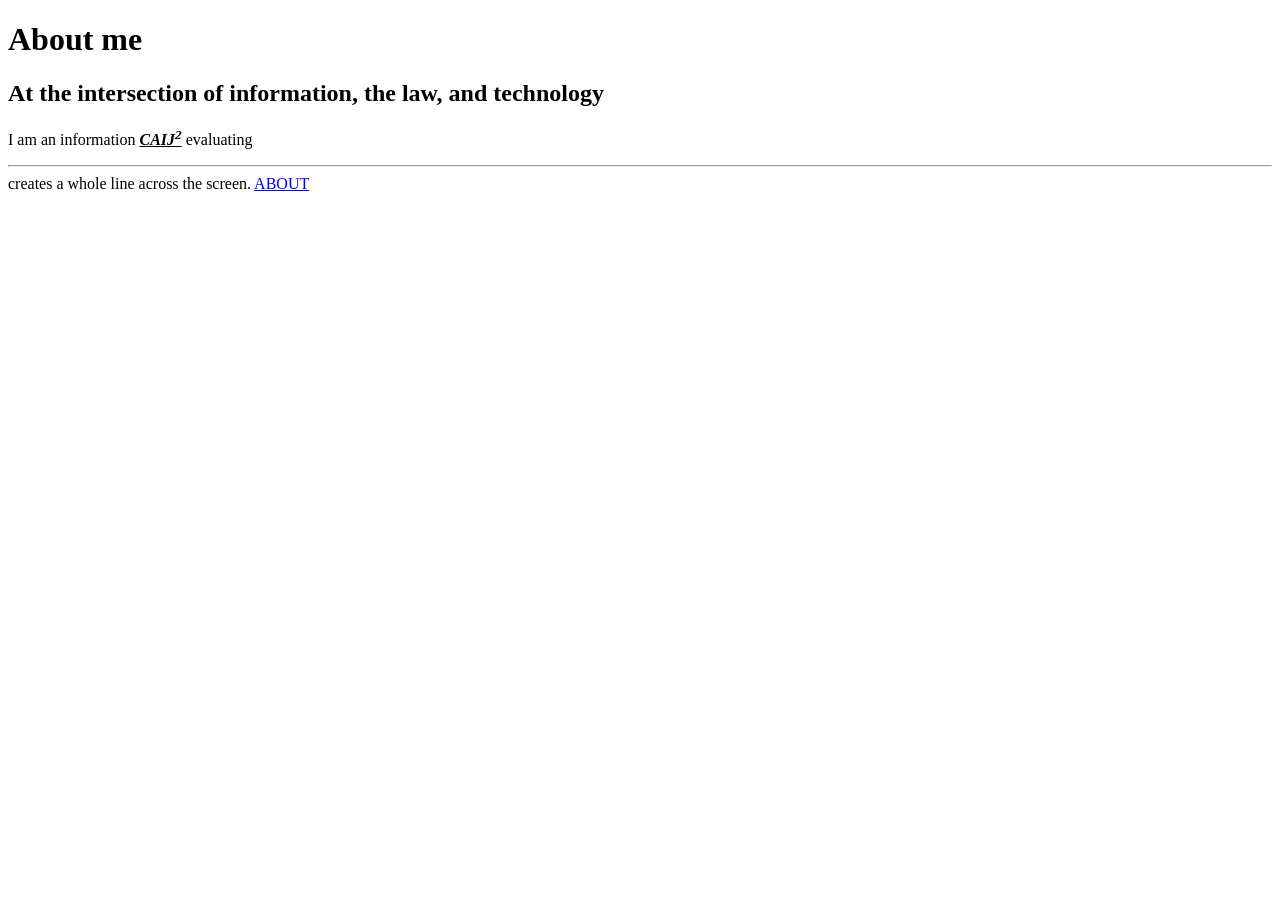
==== index.html @ 9a59f3a1 "Add CSS" ====
<!DOCTYPE html>
<html lang="en">
<head>
    <meta charset="utf-8" />
    <title>Vanessa Quiring</title>

<body>

    <h1>About me</h1>
    <h2><i></i>At the intersection of information, the law, and technology</i></h2>
    
    <p>I am an information  <b><i><u>CAIJ<sup>2</sup></u></i></b> evaluating</p>
    <hr>creates a whole line across the screen.
    <a href="Assets/about.html" target="_blank" title="tooltip">ABOUT</a>

</body>
</html>
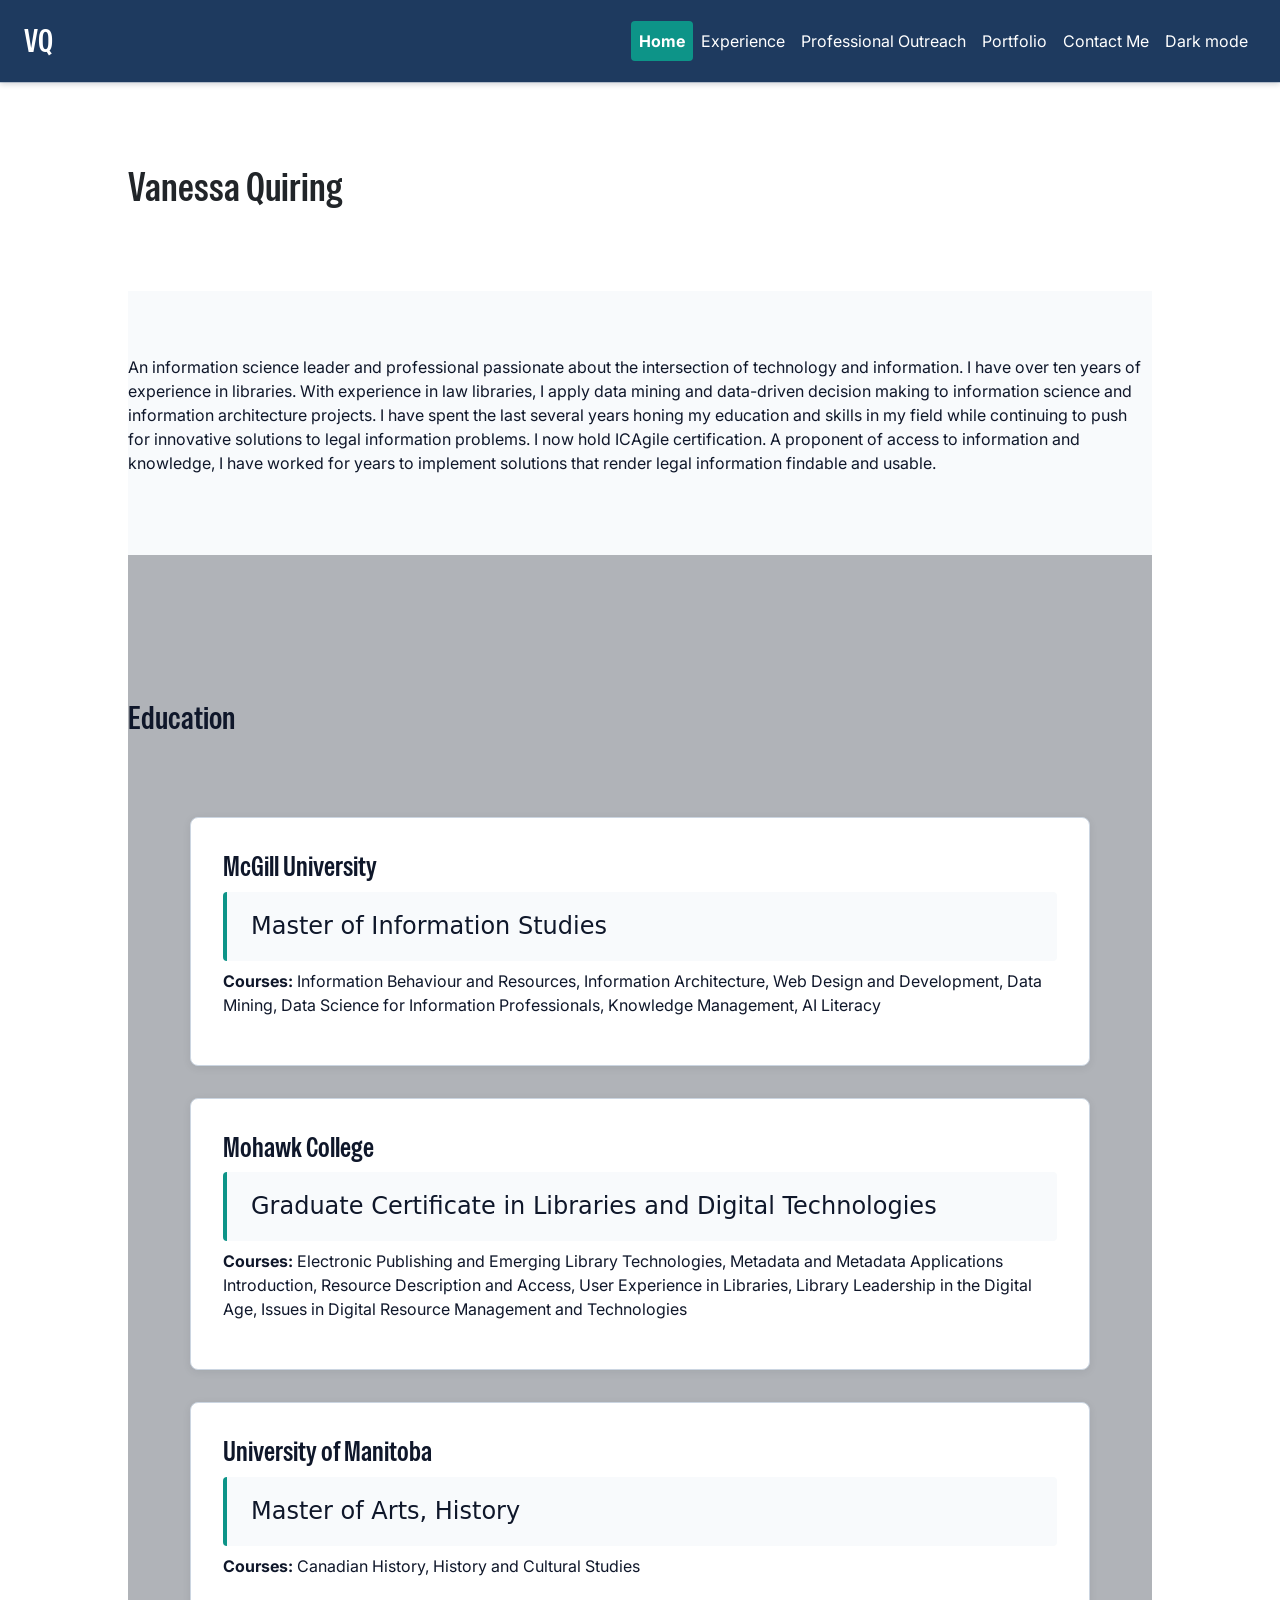
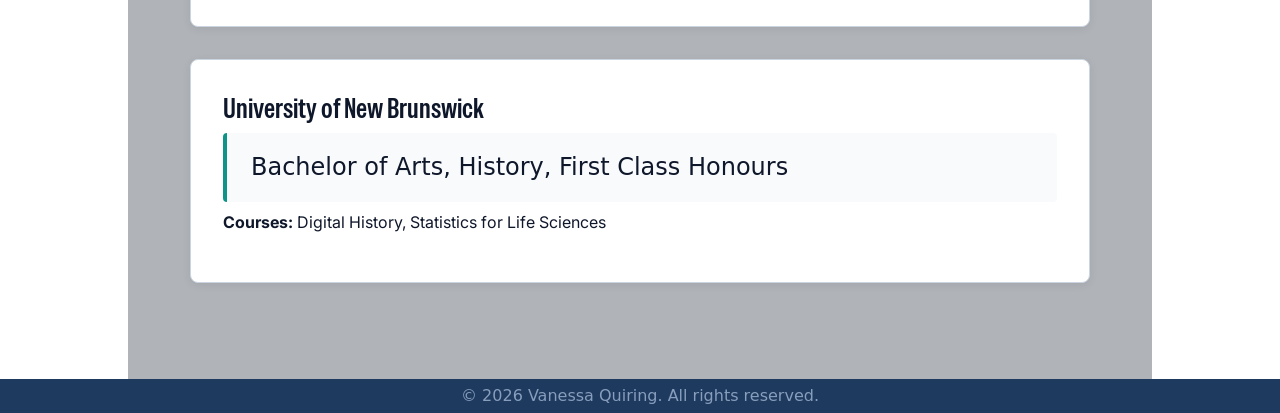
==== commit e656be20: "update to fix header Trying to fix the header and dark mode automatically and footer automatically a" ====
--- a/index.html
+++ b/index.html
@@ -1,17 +1,144 @@
 <!DOCTYPE html>
 <html lang="en">
 <head>
-    <meta charset="utf-8" />
-    <title>Vanessa Quiring</title>
+    <meta charset="utf-8">
+    <meta name="viewport" content="width=device-width, initial-scale=1.0">
+    <title>Vanessa Quiring | Home</title>
 
+    <!-- Bootstrap 5 -->
+    <link href="https://cdn.jsdelivr.net/npm/bootstrap@5.3.3/dist/css/bootstrap.min.css" rel="stylesheet">
+    <!-- Site styles -->
+    <link rel="stylesheet" href="../Assets/css/mystyle1.css">
+
+    <!-- Fonts -->
+    <link rel="preconnect" href="https://fonts.googleapis.com">
+    <link rel="preconnect" href="https://fonts.gstatic.com" crossorigin>
+    <link href="https://fonts.googleapis.com/css2?family=Special+Gothic+Condensed+One&display=swap" rel="stylesheet">
+    <link href="https://fonts.googleapis.com/css2?family=Inter:wght@400;700&display=swap" rel="stylesheet">
+
+    <!-- Bootstrap JS and shared site script. "defer" runs them after the page is parsed, so dark mode is applied before the page is shown -->
+    <script src="https://cdn.jsdelivr.net/npm/bootstrap@5.3.3/dist/js/bootstrap.bundle.min.js" defer></script>
+    <script src="../Assets/js/main.js" defer></script>
+</head>
 <body>
 
-    <h1>About me</h1>
-    <h2><i></i>At the intersection of information, the law, and technology</i></h2>
-    
-    <p>I am an information  <b><i><u>CAIJ<sup>2</sup></u></i></b> evaluating</p>
-    <hr>creates a whole line across the screen.
-    <a href="Assets/about.html" target="_blank" title="tooltip">ABOUT</a>
+<header class="header-bar">
+    <nav class="navbar navbar-expand-lg navbar-dark main-navbar" aria-label="Main navigation">
+
+        <!-- Brand -->
+        <a class="navbar-brand navbar-name d-flex align-items-center" href="index.html">VQ</a>
+
+        <!-- Hamburger button for smaller screens -->
+        <button class="navbar-toggler ms-auto" type="button"
+            data-bs-toggle="collapse" data-bs-target="#navbarNav"
+            aria-controls="navbarNav" aria-expanded="false"
+            aria-label="Toggle navigation">
+            <span class="navbar-toggler-icon"></span>
+        </button>
+
+        <!-- Navigation links -->
+        <div class="collapse navbar-collapse" id="navbarNav">
+            <ul class="navbar-nav ms-auto">
+                <li class="nav-item">
+                    <a class="nav-link active" aria-current="page" href="index.html">Home</a>
+                </li>
+                <li class="nav-item">
+                    <a class="nav-link" href="experience.html">Experience</a>
+                </li>
+                <li class="nav-item">
+                    <a class="nav-link" href="professionaloutreach.html">Professional Outreach</a>
+                </li>
+                <li class="nav-item">
+                    <a class="nav-link" href="portfolio.html">Portfolio</a>
+                </li>
+                <li class="nav-item">
+                    <a class="nav-link" href="contact.html">Contact Me</a>
+                </li>
+                <li class="nav-item">
+                    <button type="button" class="nav-link border-0 bg-transparent" id="darkModeToggle" aria-pressed="false">Dark mode</button>
+                </li>
+            </ul>
+        </div>
+    </nav>
+</header>
+
+<main class="main-text">
+
+    <h1 class="section-title">Vanessa Quiring</h1>
+
+    <section>
+        <div class="about">
+            <p>An information science leader and professional passionate about the intersection of technology and information.
+                I have over ten years of experience in libraries. With experience in law libraries, I apply data mining and data-driven
+                decision making to information science and information architecture projects. I have spent the last several years honing my
+                education and skills in my field while continuing to push for innovative solutions to legal information problems. I now hold
+                ICAgile certification. A proponent of access to information and knowledge, I have worked for years to implement solutions that render
+                legal information findable and usable.
+            </p>
+        </div>
+    </section>
+
+    <section>
+        <h2 class="section-title">Education</h2>
+
+        <div class="chronology">
+
+            <div class="chronology-item">
+                <div class="chronology-content">
+                    <h3 class="institution">McGill University</h3>
+                    <div class="text-description">
+                        <h4 class="degree">Master of Information Studies</h4>
+                        <p class="courses">
+                            <strong>Courses:</strong> Information Behaviour and Resources, Information Architecture, Web Design and Development, Data Mining, Data Science for Information Professionals, Knowledge Management, AI Literacy
+                        </p>
+                    </div>
+                </div>
+            </div>
+
+            <div class="chronology-item">
+                <div class="chronology-content">
+                    <h3 class="institution">Mohawk College</h3>
+                    <div class="text-description">
+                        <h4 class="degree">Graduate Certificate in Libraries and Digital Technologies</h4>
+                        <p class="courses">
+                            <strong>Courses:</strong> Electronic Publishing and Emerging Library Technologies, Metadata and Metadata Applications Introduction, Resource Description and Access, User Experience in Libraries, Library Leadership in the Digital Age, Issues in Digital Resource Management and Technologies
+                        </p>
+                    </div>
+                </div>
+            </div>
+
+            <div class="chronology-item">
+                <div class="chronology-content">
+                    <h3 class="institution">University of Manitoba</h3>
+                    <div class="text-description">
+                        <h4 class="degree">Master of Arts, History</h4>
+                        <p class="courses">
+                            <strong>Courses:</strong> Canadian History, History and Cultural Studies
+                        </p>
+                    </div>
+                </div>
+            </div>
+
+            <div class="chronology-item">
+                <div class="chronology-content">
+                    <h3 class="institution">University of New Brunswick</h3>
+                    <div class="text-description">
+                        <h4 class="degree">Bachelor of Arts, History, First Class Honours</h4>
+                        <p class="courses">
+                            <strong>Courses:</strong> Digital History, Statistics for Life Sciences
+                        </p>
+                    </div>
+                </div>
+            </div>
+
+        </div>
+    </section>
+
+</main>
+
+<footer class="footer">
+    © <span id="year"></span> Vanessa Quiring. All rights reserved.
+</footer>
 
 </body>
 </html>
--- a/Assets/css/mystyle1.css
+++ b/Assets/css/mystyle1.css
@@ -0,0 +1,232 @@
+/* To define the colours so it is easier to recall them throughhout the site if changes are made */
+
+:root {
+  --color-primary: #1E3A5F;
+  --color-primary-dark: #11223A;
+  --color-accent: #0D9488;
+  --color-text: #0F172A;
+  --color-muted: #879ebd;
+  --color-bg: #F8FAFC;
+  --color-bg-alt: rgb(176, 179, 184);
+  --color-border: #CBD5E1;
+  --color-white: #FFFFFF;
+
+  --font-base: "Inter", sans-serif;
+  --font-heading: "Special Gothic Condensed One", sans-serif;
+}
+
+/* Reset default browser spacing */
+body {
+  margin: 0;
+  padding: 0
+}
+.dark-mode {
+  background-color: black;
+  color: white;
+}
+
+.main-text {
+  margin-left: 10%;
+  margin-right: 10%
+}
+
+.header-bar {
+  background-color: var(--color-bg);
+  border-bottom: 1px solid var(--color-border);
+}
+
+/* Main navigation bar */
+.main-navbar {
+  background-color: var(--color-primary);
+  padding: 0.75rem 1.5rem;
+  box-shadow: 0 2px 6px rgba(15, 23, 42, 0.2);
+}
+
+/* Brand name */
+.navbar-name {
+  font-family: var(--font-heading);
+  font-size: 2rem;
+  letter-spacing: 0.01em;
+  color: var(--color-white);
+}
+
+.navbar-name:hover {
+  color: var(--color-accent);
+}
+
+/* Links */
+.main-navbar .nav-link {
+  font-family: var(--font-base);
+  font-weight: 400;
+  color: var(--color-white);
+  padding: 0.5rem 1rem;
+  border-radius: 4px;
+  transition: background-color 0.2s ease, color 0.2s ease;
+}
+
+.main-navbar .nav-link:hover,
+.main-navbar .nav-link:focus {
+  background-color: var(--color-primary-dark);
+  color: var(--color-white);
+}
+
+/* Current page */
+.main-navbar .nav-link.active {
+  background-color: var(--color-accent);
+  color: var(--color-white);
+  font-weight: 700;
+}
+
+/* Mobile menu button */
+.main-navbar .navbar-toggler {
+  border-color: rgba(255, 255, 255, 0.5);
+}
+
+.main-navbar .navbar-toggler-icon {
+  filter: invert(1);
+}
+
+/* Trying to alternate the colours on the sections throughout the site */
+section {
+  background-color: var(--color-bg);
+  color: var(--color-text);
+  padding: 4rem 0;
+}
+
+section:nth-of-type(even) {
+  background-color: var(--color-bg-alt);
+}
+
+/* Chronology container */
+.chronology-item {
+  display: flex;
+  flex-direction: column;
+  gap: 1.5rem;
+  max-width: 900px;
+  margin: 0 auto;
+  padding: 2rem;
+  background-color: var(--color-white);
+  border: 1px solid var(--color-border);
+  border-radius: 8px;
+  box-shadow: 0 2px 8px rgba(15, 23, 42, 0.08);
+}
+
+.degree {
+  padding: 1.25rem 1.5rem;
+  background-color: var(--color-bg);
+  border-left: 4px solid var(--color-accent);
+  border-radius: 4px;
+}
+
+.footer {
+  text-align: center;
+  padding: 5px;
+  background-color: var(--color-primary);
+  color: var(--color-muted);
+}
+.section-title {
+  margin-top: 5rem;
+  margin-bottom: 5rem;
+}
+.chronology-item {
+  margin-bottom: 2rem;
+}
+.container {
+  display: grid;
+  grid-template-columns: auto auto auto;
+  background-color: dodgerblue;
+  padding: 10px;
+}
+.container div {
+  background-color: #f1f1f1;
+  border: 1px solid black;
+  padding: 10px;
+  font-size: 30px;
+  text-align: center;
+}
+
+p {
+  font-family: var(--font-base);
+}
+
+h1,
+h2,
+h3 {
+  font-family: var(--font-heading);
+}
+/* Make sure that padding behaves as expected */
+* {box-sizing:border-box}
+
+/* Container for skill bars */
+.container-skills {
+  width: 100%; /* Full width */
+  background-color: #ddd; /* Grey background */
+}
+
+.skills {
+  text-align: right; /* Right-align text */
+  padding-top: 10px; /* Add top padding */
+  padding-bottom: 10px; /* Add bottom padding */
+  color: white; /* White text color */
+}
+
+.html {width: 60%; background-color: #04AA6D;} /* Green */
+.css {width: 80%; background-color: #2196F3;} /* Blue */
+.js {width: 65%; background-color: #f44336;} /* Red */
+.php {width: 60%; background-color: #808080;} /* Dark Grey */
+
+* {
+  box-sizing: border-box;
+}
+
+/* Style inputs */
+input[type=text], select, textarea {
+  width: 100%;
+  padding: 12px;
+  border: 1px solid #ccc;
+  margin-top: 6px;
+  margin-bottom: 16px;
+  resize: vertical;
+}
+
+input[type=submit] {
+  background-color: #04AA6D;
+  color: white;
+  padding: 12px 20px;
+  border: none;
+  cursor: pointer;
+}
+
+input[type=submit]:hover {
+  background-color: #45a049;
+}
+
+/* Style the container/contact section */
+.container {
+  border-radius: 5px;
+  background-color: #f2f2f2;
+  padding: 10px;
+}
+
+/* Create two columns that float next to eachother */
+.column {
+  float: left;
+  width: 50%;
+  margin-top: 6px;
+  padding: 20px;
+}
+
+/* Clear floats after the columns */
+.row:after {
+  content: "";
+  display: table;
+  clear: both;
+}
+
+/* Responsive layout - when the screen is less than 600px wide, make the two columns stack on top of each other instead of next to each other */
+@media screen and (max-width: 600px) {
+  .column, input[type=submit] {
+    width: 100%;
+    margin-top: 0;
+  }
+}
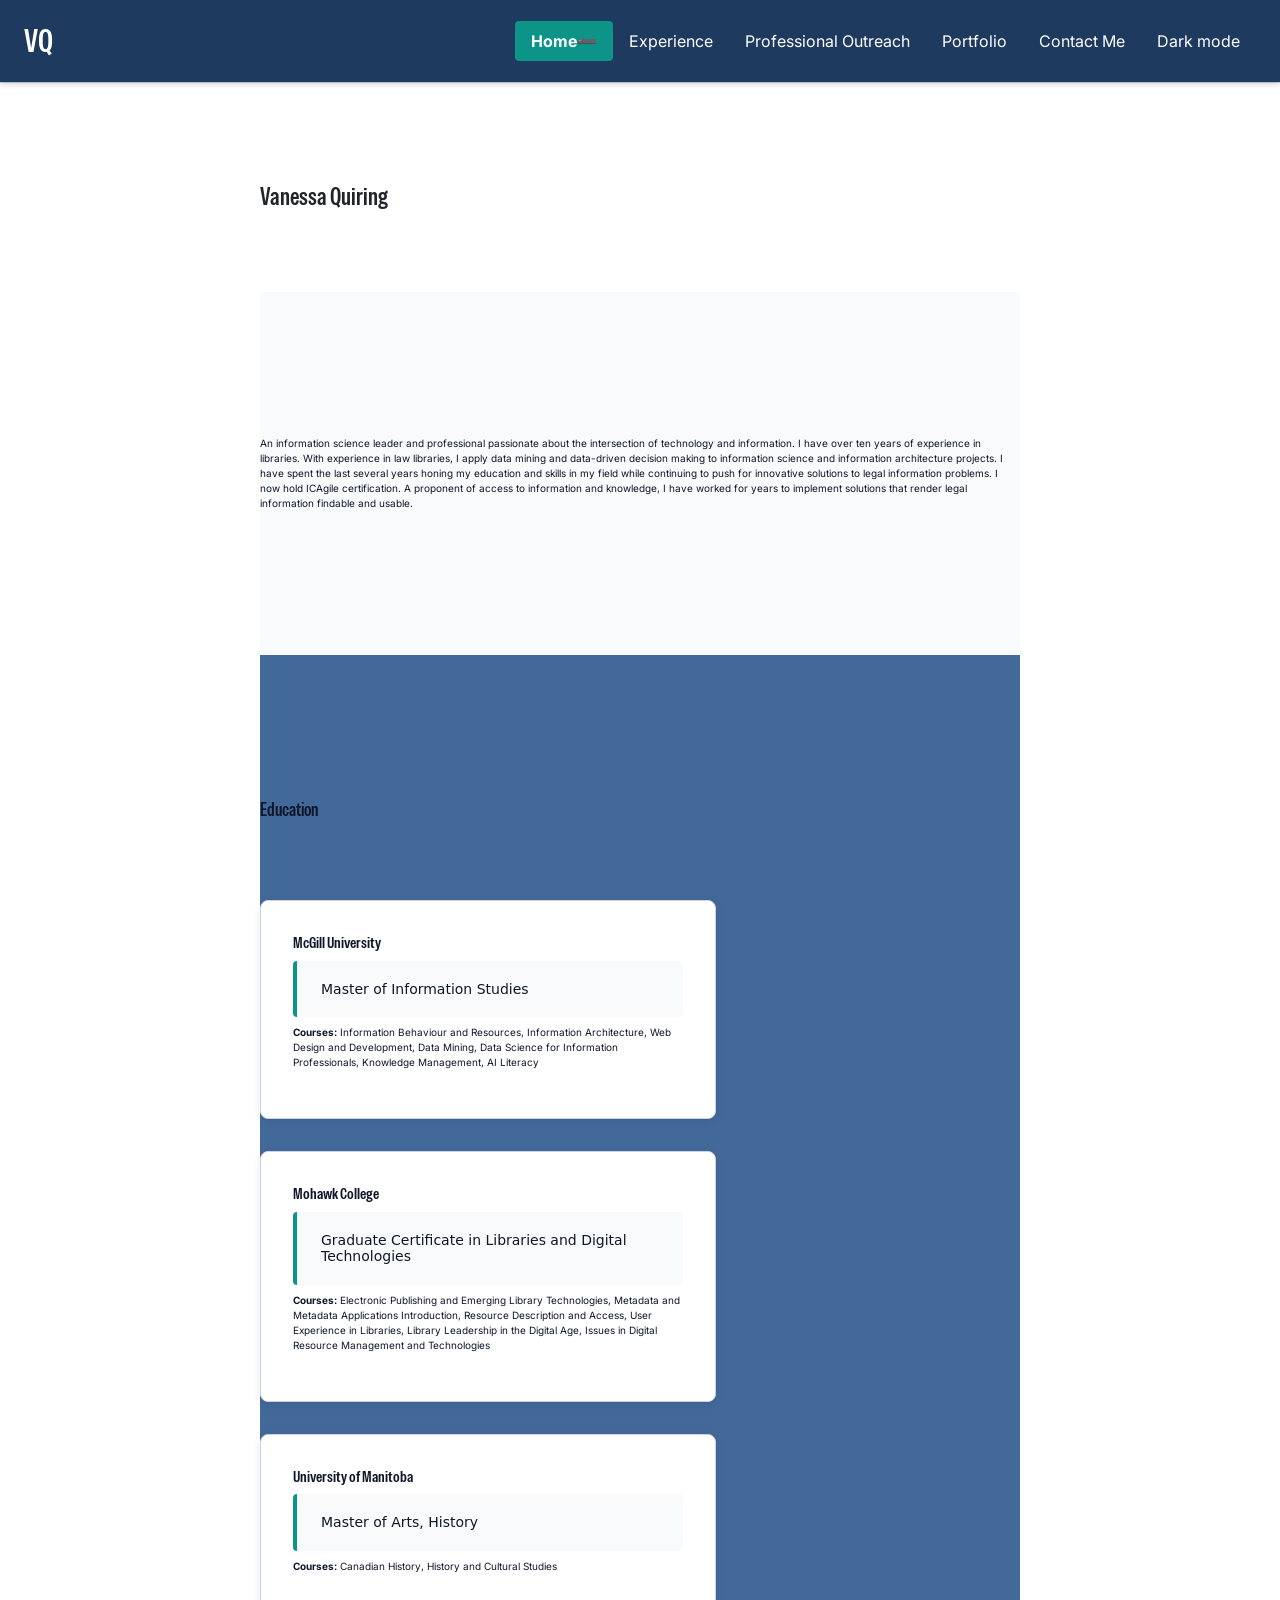
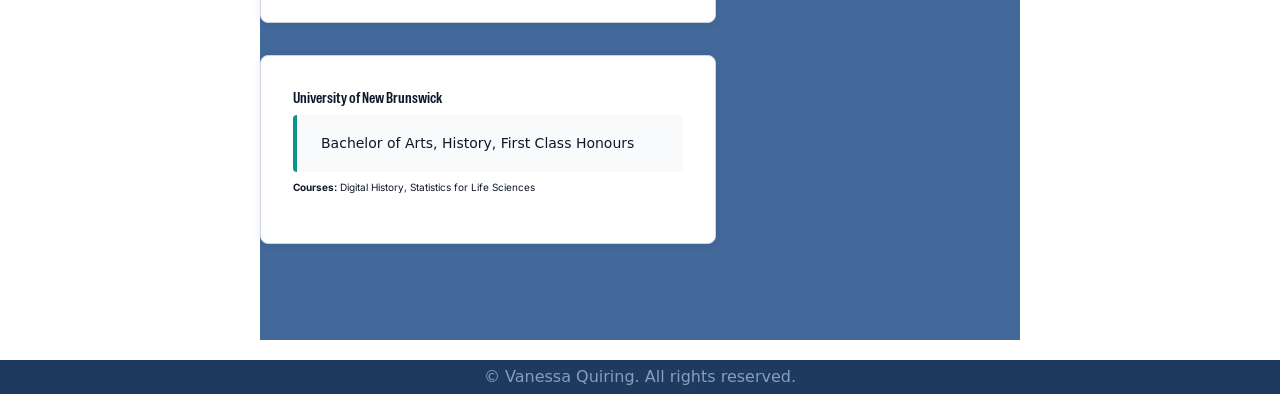
==== commit 6365c270: "Update index.html" ====
--- a/index.html
+++ b/index.html
@@ -16,9 +16,6 @@
     <link href="https://fonts.googleapis.com/css2?family=Special+Gothic+Condensed+One&display=swap" rel="stylesheet">
     <link href="https://fonts.googleapis.com/css2?family=Inter:wght@400;700&display=swap" rel="stylesheet">
 
-    <!-- Bootstrap JS and shared site script. "defer" runs them after the page is parsed, so dark mode is applied before the page is shown -->
-    <script src="https://cdn.jsdelivr.net/npm/bootstrap@5.3.3/dist/js/bootstrap.bundle.min.js" defer></script>
-    <script src="../Assets/js/main.js" defer></script>
 </head>
 <body>
 
@@ -62,11 +59,12 @@
     </nav>
 </header>
 
-<main class="main-text">
+<main class="content-wrapper">
 
     <h1 class="section-title">Vanessa Quiring</h1>
 
     <section>
+        <a title="Profile photo" alt text="Profile photo of individual"></a>
         <div class="about">
             <p>An information science leader and professional passionate about the intersection of technology and information.
                 I have over ten years of experience in libraries. With experience in law libraries, I apply data mining and data-driven
--- a/Assets/css/mystyle1.css
+++ b/Assets/css/mystyle1.css
@@ -7,27 +7,28 @@
   --color-text: #0F172A;
   --color-muted: #879ebd;
   --color-bg: #F8FAFC;
-  --color-bg-alt: rgb(176, 179, 184);
+  --color-bg-alt: #43689a;
   --color-border: #CBD5E1;
   --color-white: #FFFFFF;
 
+  
+
   --font-base: "Inter", sans-serif;
   --font-heading: "Special Gothic Condensed One", sans-serif;
-}
+
+
+  
 
 /* Reset default browser spacing */
 body {
   margin: 0;
-  padding: 0
-}
-.dark-mode {
-  background-color: black;
-  color: white;
-}
-
-.main-text {
-  margin-left: 10%;
-  margin-right: 10%
+  padding: 0;
+}
+
+.content-wrapper {
+  max-width: 800px;  /* Limits how wide the text can stretch */
+  margin: 0 auto;    /* Centers the text box horizontally */
+  padding: 20px;     /* Adds padding so text doesn't touch edges on mobile */
 }
 
 .header-bar {
@@ -97,18 +98,18 @@
   background-color: var(--color-bg-alt);
 }
 
-/* Chronology container */
+/* Chronology container  in order to list education and work experience in similar box layout.*/
 .chronology-item {
   display: flex;
   flex-direction: column;
   gap: 1.5rem;
-  max-width: 900px;
-  margin: 0 auto;
+  max-width: 60%;
   padding: 2rem;
   background-color: var(--color-white);
   border: 1px solid var(--color-border);
   border-radius: 8px;
   box-shadow: 0 2px 8px rgba(15, 23, 42, 0.08);
+  margin-bottom: 2rem;
 }
 
 .degree {
@@ -128,18 +129,21 @@
   margin-top: 5rem;
   margin-bottom: 5rem;
 }
-.chronology-item {
-  margin-bottom: 2rem;
-}
+
+.about {
+  margin-top: 5rem;
+  margin-bottom: 5rem;
+}
+
 .container {
   display: grid;
   grid-template-columns: auto auto auto;
-  background-color: dodgerblue;
+  background-color: var(--color-primary);
   padding: 10px;
 }
 .container div {
   background-color: #f1f1f1;
-  border: 1px solid black;
+  border: 1px solid --color-primary;
   padding: 10px;
   font-size: 30px;
   text-align: center;
@@ -147,6 +151,7 @@
 
 p {
   font-family: var(--font-base);
+  font-size: 10px;
 }
 
 h1,
@@ -154,32 +159,42 @@
 h3 {
   font-family: var(--font-heading);
 }
-/* Make sure that padding behaves as expected */
-* {box-sizing:border-box}
+
+h1 {font-size: 24px;
+}
+
+h2 {font-size: 18px;}
+
+h3 {font-size: 16px;}
+
+h4 {font-size: 14px;}
+
+
 
 /* Container for skill bars */
 .container-skills {
   width: 100%; /* Full width */
-  background-color: #ddd; /* Grey background */
+  background-color: var(--color-bg);
+
 }
 
 .skills {
   text-align: right; /* Right-align text */
-  padding-top: 10px; /* Add top padding */
-  padding-bottom: 10px; /* Add bottom padding */
-  color: white; /* White text color */
-}
-
-.html {width: 60%; background-color: #04AA6D;} /* Green */
-.css {width: 80%; background-color: #2196F3;} /* Blue */
-.js {width: 65%; background-color: #f44336;} /* Red */
-.php {width: 60%; background-color: #808080;} /* Dark Grey */
+  padding-top: 2px; /* Add top padding */
+  padding-bottom: 2px; /* Add bottom padding */
+  color: black; /* White text color */
+}
+
+.html {width: 60%; background-color: var(--color-accent);} /* Green */
+.css {width: 80%; background-color: var(--color-accent);} /* Blue */
+.js {width: 65%; background-color: var(--color-accent);} /* Red */
+.php {width: 60%; background-color: var(--color-primary);} /* Dark Grey */
 
 * {
   box-sizing: border-box;
 }
 
-/* Style inputs */
+/* Style inputs for forms*/
 input[type=text], select, textarea {
   width: 100%;
   padding: 12px;
@@ -190,7 +205,7 @@
 }
 
 input[type=submit] {
-  background-color: #04AA6D;
+  background-color: var(--color-primary);
   color: white;
   padding: 12px 20px;
   border: none;
@@ -198,13 +213,13 @@
 }
 
 input[type=submit]:hover {
-  background-color: #45a049;
+  background-color: var(--color-accent);
 }
 
 /* Style the container/contact section */
-.container {
+.container-contact {
   border-radius: 5px;
-  background-color: #f2f2f2;
+  background-color: var(--color-bg);
   padding: 10px;
 }
 
@@ -214,6 +229,7 @@
   width: 50%;
   margin-top: 6px;
   padding: 20px;
+  background-color: var(--color-bg-alt);
 }
 
 /* Clear floats after the columns */
@@ -229,4 +245,84 @@
     width: 100%;
     margin-top: 0;
   }
-}+}
+
+/* Style the buttons that are used to open and close the accordion panel */
+.accordion {
+  color: var(--color-primary);
+  cursor: pointer;
+  padding: 18px;
+  width: 100%;
+  text-align: left;
+  border: none;
+  outline: none;
+  transition: 0.4s;
+}
+
+/* Add a background color to the button if it is clicked on (add the .active class with JS), and when you move the mouse over it (hover) */
+.active, .accordion:hover {
+  background-color: var(--color-bg);
+}
+
+/* Style the accordion panel. Note: hidden by default */
+.panel {
+  padding: 0 18px;
+  background-color: var(--color-bg);
+  display: none;
+  overflow: hidden;
+}
+.accordion:after {
+  content: '\02795'; /* Unicode character for "plus" sign (+) */
+
+  font-size: 13px;
+  color: var(--color-accent);
+  float: right;
+}
+
+.active:after {
+  content: "\2796"; /* Unicode character for "minus" sign (-) */
+  color: var(--color-accent)
+}
+
+/*To create flip card for portfolio projects with each card flipping for a description of the project*/
+.flip-card {
+  background-color: transparent;
+  width: 300px;
+  height: 300px;
+  perspective: 1000px;
+}
+
+.flip-card-inner {
+  position: relative;
+  width: 100%;
+  height: 100%;
+  text-align: center;
+  align-items: center;
+  justify-content:center;
+  transition: transform 0.6s;
+  transform-style: preserve-3d;
+  box-shadow: 0 4px 8px 0 rgba(0,0,0,0.2);
+}
+
+.flip-card:hover .flip-card-inner {
+  transform: rotateY(180deg);
+}
+
+.flip-card-front, .flip-card-back {
+  position: absolute;
+  width: 100%;
+  height: 100%;
+  -webkit-backface-visibility: hidden;
+  backface-visibility: hidden;
+}
+
+.flip-card-front {
+  background-color: var(--color-primary);
+  color: var(--color-white);
+}
+
+.flip-card-back {
+  background-color: var(--color-accent);
+  color: var(--color-text);
+  transform: rotateY(180deg);
+}}
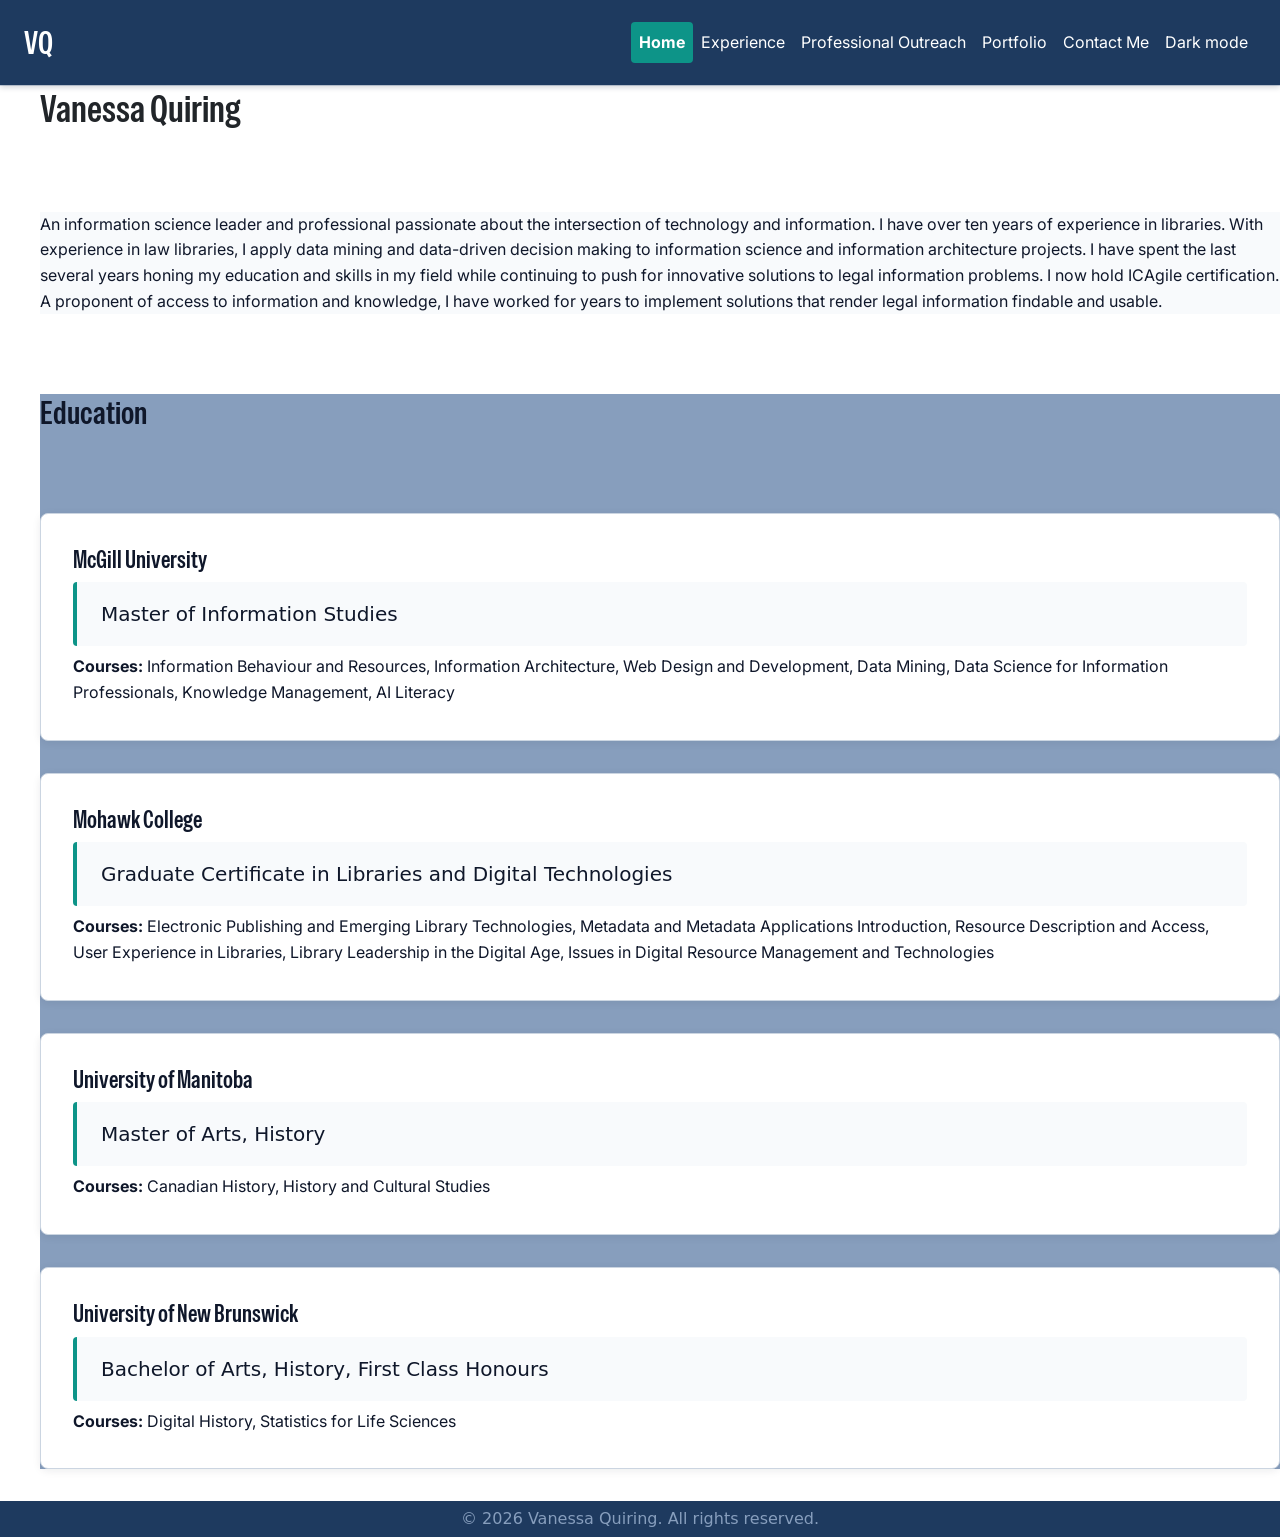
==== commit 8aa59f92: "Update index.html" ====
--- a/index.html
+++ b/index.html
@@ -15,7 +15,9 @@
     <link rel="preconnect" href="https://fonts.gstatic.com" crossorigin>
     <link href="https://fonts.googleapis.com/css2?family=Special+Gothic+Condensed+One&display=swap" rel="stylesheet">
     <link href="https://fonts.googleapis.com/css2?family=Inter:wght@400;700&display=swap" rel="stylesheet">
-
+    <!-- Bootstrap JS and shared site script. "defer" runs them after the page is parsed, so dark mode is applied before the page is shown -->
+    <script src="https://cdn.jsdelivr.net/npm/bootstrap@5.3.3/dist/js/bootstrap.bundle.min.js" defer></script>
+    <script src="../Assets/js/main.js" defer></script>
 </head>
 <body>
 
--- a/Assets/css/mystyle1.css
+++ b/Assets/css/mystyle1.css
@@ -7,7 +7,7 @@
   --color-text: #0F172A;
   --color-muted: #879ebd;
   --color-bg: #F8FAFC;
-  --color-bg-alt: #43689a;
+  --color-bg-alt: #889fbd;
   --color-border: #CBD5E1;
   --color-white: #FFFFFF;
 
@@ -15,6 +15,7 @@
 
   --font-base: "Inter", sans-serif;
   --font-heading: "Special Gothic Condensed One", sans-serif;
+}
 
 
   
@@ -23,12 +24,12 @@
 body {
   margin: 0;
   padding: 0;
+  line-height: 1.6
 }
 
 .content-wrapper {
-  max-width: 800px;  /* Limits how wide the text can stretch */
-  margin: 0 auto;    /* Centers the text box horizontally */
-  padding: 20px;     /* Adds padding so text doesn't touch edges on mobile */
+  margin: 0;    /* Centers the text box horizontally */
+  padding-left: 40px;     /* Adds padding so text doesn't touch edges on mobile */
 }
 
 .header-bar {
@@ -91,11 +92,15 @@
 section {
   background-color: var(--color-bg);
   color: var(--color-text);
-  padding: 4rem 0;
 }
 
 section:nth-of-type(even) {
-  background-color: var(--color-bg-alt);
+  background-color: var(--color-muted);
+}
+
+/*Add info to cliackable links */
+.list-cert a {
+  text-decoration: underline;
 }
 
 /* Chronology container  in order to list education and work experience in similar box layout.*/
@@ -103,7 +108,7 @@
   display: flex;
   flex-direction: column;
   gap: 1.5rem;
-  max-width: 60%;
+  max-width: 1600px;
   padding: 2rem;
   background-color: var(--color-white);
   border: 1px solid var(--color-border);
@@ -126,7 +131,7 @@
   color: var(--color-muted);
 }
 .section-title {
-  margin-top: 5rem;
+  margin-top: auto;
   margin-bottom: 5rem;
 }
 
@@ -142,8 +147,8 @@
   padding: 10px;
 }
 .container div {
-  background-color: #f1f1f1;
-  border: 1px solid --color-primary;
+  background-color: var(--color-bg);
+  border: 1px solid var(--color-primary);
   padding: 10px;
   font-size: 30px;
   text-align: center;
@@ -151,7 +156,8 @@
 
 p {
   font-family: var(--font-base);
-  font-size: 10px;
+  font-size: 16px;
+  margin-bottom: 2px;
 }
 
 h1,
@@ -160,35 +166,35 @@
   font-family: var(--font-heading);
 }
 
-h1 {font-size: 24px;
-}
-
-h2 {font-size: 18px;}
-
-h3 {font-size: 16px;}
-
-h4 {font-size: 14px;}
+h1 {font-size: 38px;
+}
+
+h2 {font-size: 32px;}
+
+h3 {font-size: 24px;}
+
+h4 {font-size: 20px;}
 
 
 
 /* Container for skill bars */
 .container-skills {
   width: 100%; /* Full width */
-  background-color: var(--color-bg);
+  background-color: var(--color-border);
 
 }
 
 .skills {
   text-align: right; /* Right-align text */
-  padding-top: 2px; /* Add top padding */
+  padding-top: 1px; /* Add top padding */
   padding-bottom: 2px; /* Add bottom padding */
-  color: black; /* White text color */
-}
-
-.html {width: 60%; background-color: var(--color-accent);} /* Green */
-.css {width: 80%; background-color: var(--color-accent);} /* Blue */
-.js {width: 65%; background-color: var(--color-accent);} /* Red */
-.php {width: 60%; background-color: var(--color-primary);} /* Dark Grey */
+  color: var(--color-text); /* White text color */
+}
+
+.novice {width: 50%; background-color: var(--color-accent);} /* Green */
+.competent {width: 60%; background-color: var(--color-accent);} /* Blue */
+.proficient {width: 75%; background-color: var(--color-accent);} /* Red */
+.expert {width: 100%; background-color: var(--color-accent);} /* Dark Grey */
 
 * {
   box-sizing: border-box;
@@ -198,7 +204,7 @@
 input[type=text], select, textarea {
   width: 100%;
   padding: 12px;
-  border: 1px solid #ccc;
+  border: 1px solid var(--color-border);
   margin-top: 6px;
   margin-bottom: 16px;
   resize: vertical;
@@ -206,7 +212,7 @@
 
 input[type=submit] {
   background-color: var(--color-primary);
-  color: white;
+  color: var(--color-white);
   padding: 12px 20px;
   border: none;
   cursor: pointer;
@@ -260,7 +266,7 @@
 }
 
 /* Add a background color to the button if it is clicked on (add the .active class with JS), and when you move the mouse over it (hover) */
-.active, .accordion:hover {
+.active.accordion, .accordion:hover {
   background-color: var(--color-bg);
 }
 
@@ -279,17 +285,26 @@
   float: right;
 }
 
-.active:after {
+.active.accordion:after {
   content: "\2796"; /* Unicode character for "minus" sign (-) */
   color: var(--color-accent)
 }
 
 /*To create flip card for portfolio projects with each card flipping for a description of the project*/
+.card-container {
+  display: flex;
+  justify-content: center;
+  gap: 20px;
+  flex-wrap: wrap;
+  padding: 40px;
+}
+
 .flip-card {
   background-color: transparent;
   width: 300px;
   height: 300px;
   perspective: 1000px;
+
 }
 
 .flip-card-inner {
@@ -325,4 +340,4 @@
   background-color: var(--color-accent);
   color: var(--color-text);
   transform: rotateY(180deg);
-}}+}
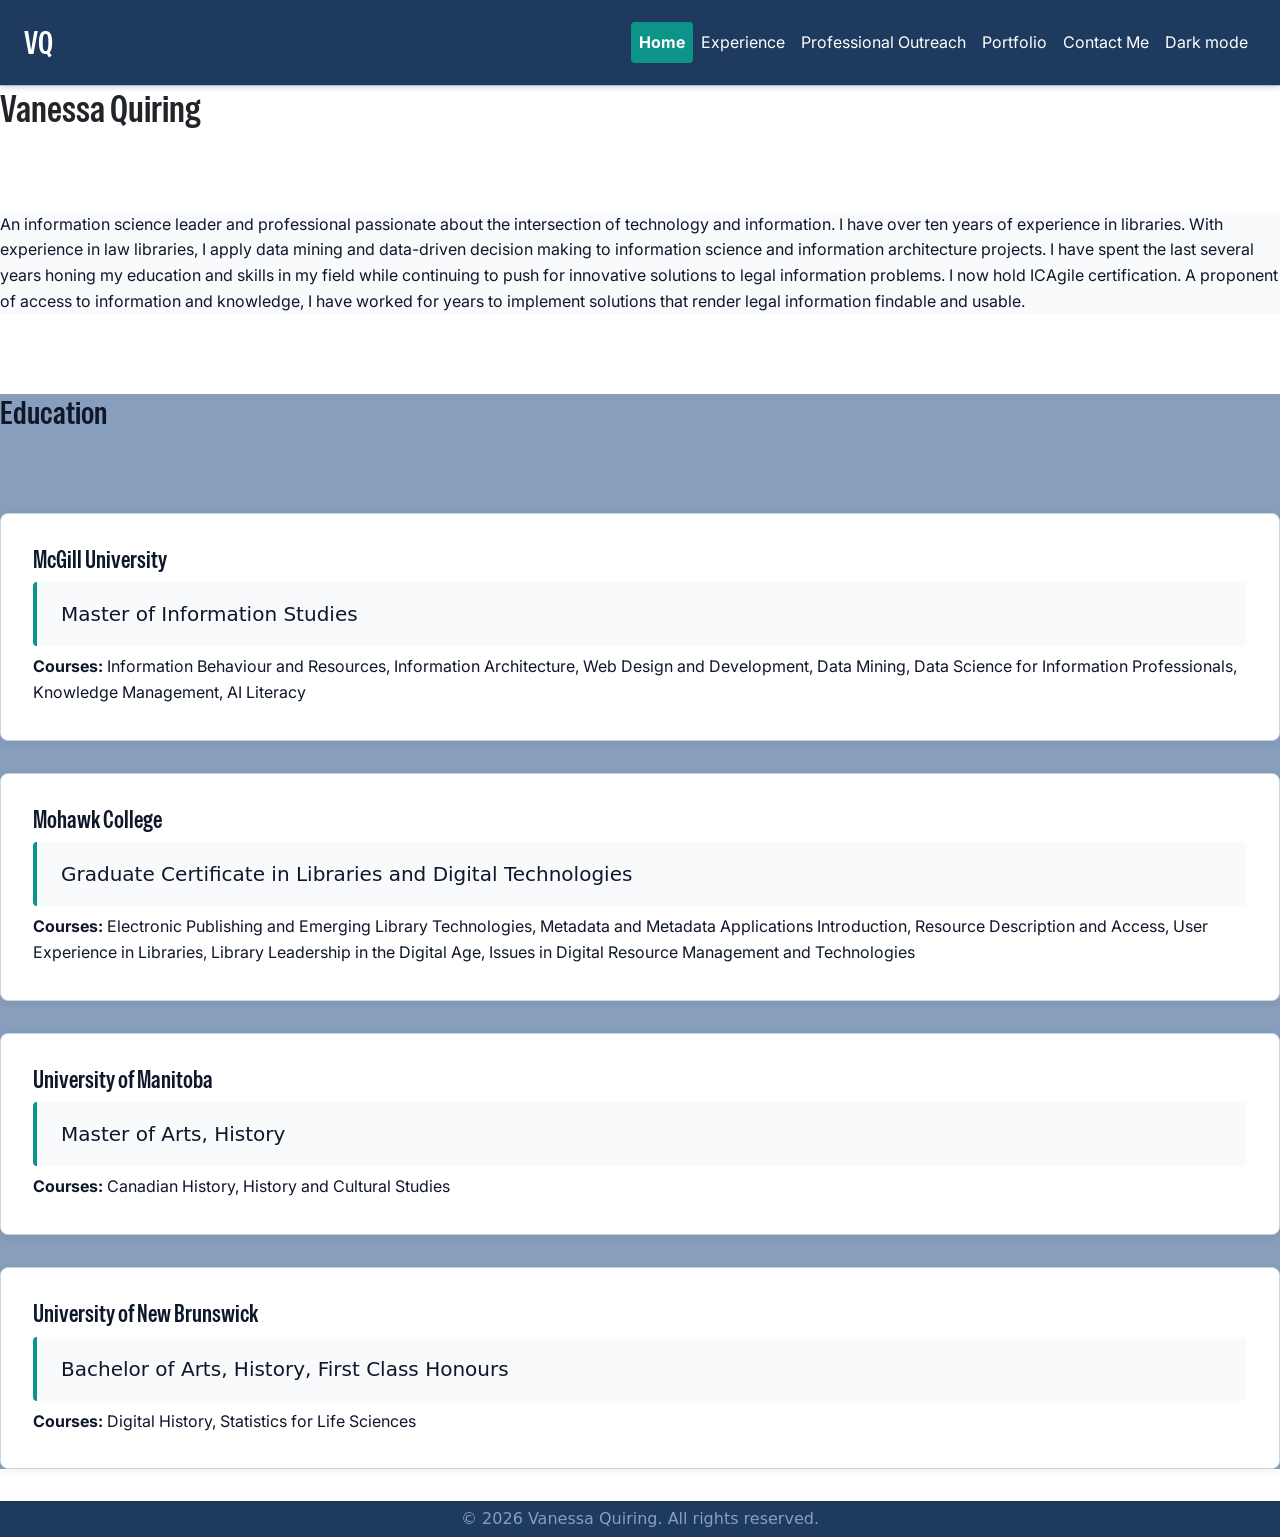
==== commit 89d3d7d9: "Update index.html" ====
--- a/index.html
+++ b/index.html
@@ -61,12 +61,12 @@
     </nav>
 </header>
 
-<main class="content-wrapper">
+<main>
 
     <h1 class="section-title">Vanessa Quiring</h1>
 
     <section>
-        <a title="Profile photo" alt text="Profile photo of individual"></a>
+        <a src="../Assets/Img/VQPhoto.jpg" alt text="Profile photo of individual"></a>
         <div class="about">
             <p>An information science leader and professional passionate about the intersection of technology and information.
                 I have over ten years of experience in libraries. With experience in law libraries, I apply data mining and data-driven
--- a/Assets/css/mystyle1.css
+++ b/Assets/css/mystyle1.css
@@ -27,10 +27,6 @@
   line-height: 1.6
 }
 
-.content-wrapper {
-  margin: 0;    /* Centers the text box horizontally */
-  padding-left: 40px;     /* Adds padding so text doesn't touch edges on mobile */
-}
 
 .header-bar {
   background-color: var(--color-bg);
@@ -179,7 +175,6 @@
 
 /* Container for skill bars */
 .container-skills {
-  width: 100%; /* Full width */
   background-color: var(--color-border);
 
 }
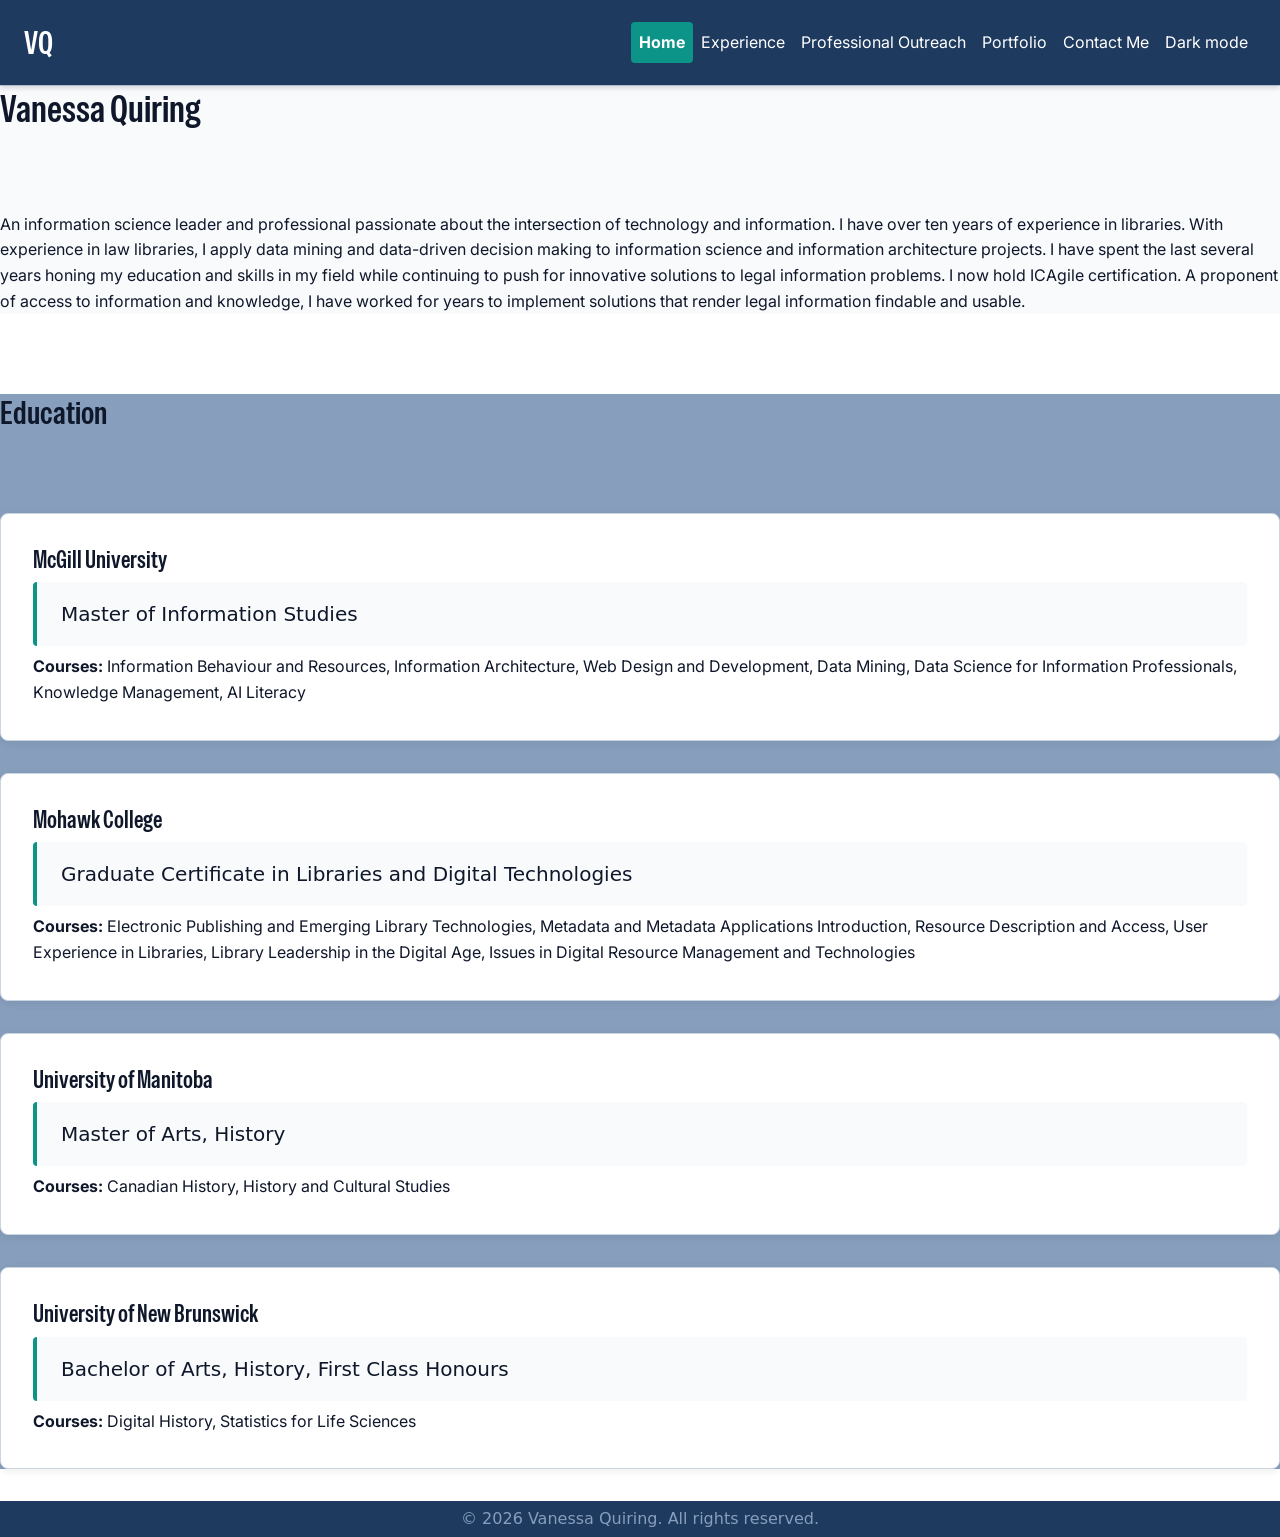
==== commit 3557cc7b: "Update index.html" ====
--- a/index.html
+++ b/index.html
@@ -63,9 +63,10 @@
 
 <main>
 
+    <section>
     <h1 class="section-title">Vanessa Quiring</h1>
 
-    <section>
+   
         <a src="../Assets/Img/VQPhoto.jpg" alt text="Profile photo of individual"></a>
         <div class="about">
             <p>An information science leader and professional passionate about the intersection of technology and information.
--- a/Assets/css/mystyle1.css
+++ b/Assets/css/mystyle1.css
@@ -296,8 +296,8 @@
 
 .flip-card {
   background-color: transparent;
-  width: 300px;
-  height: 300px;
+  width: 200px;
+  height: 200px;
   perspective: 1000px;
 
 }
